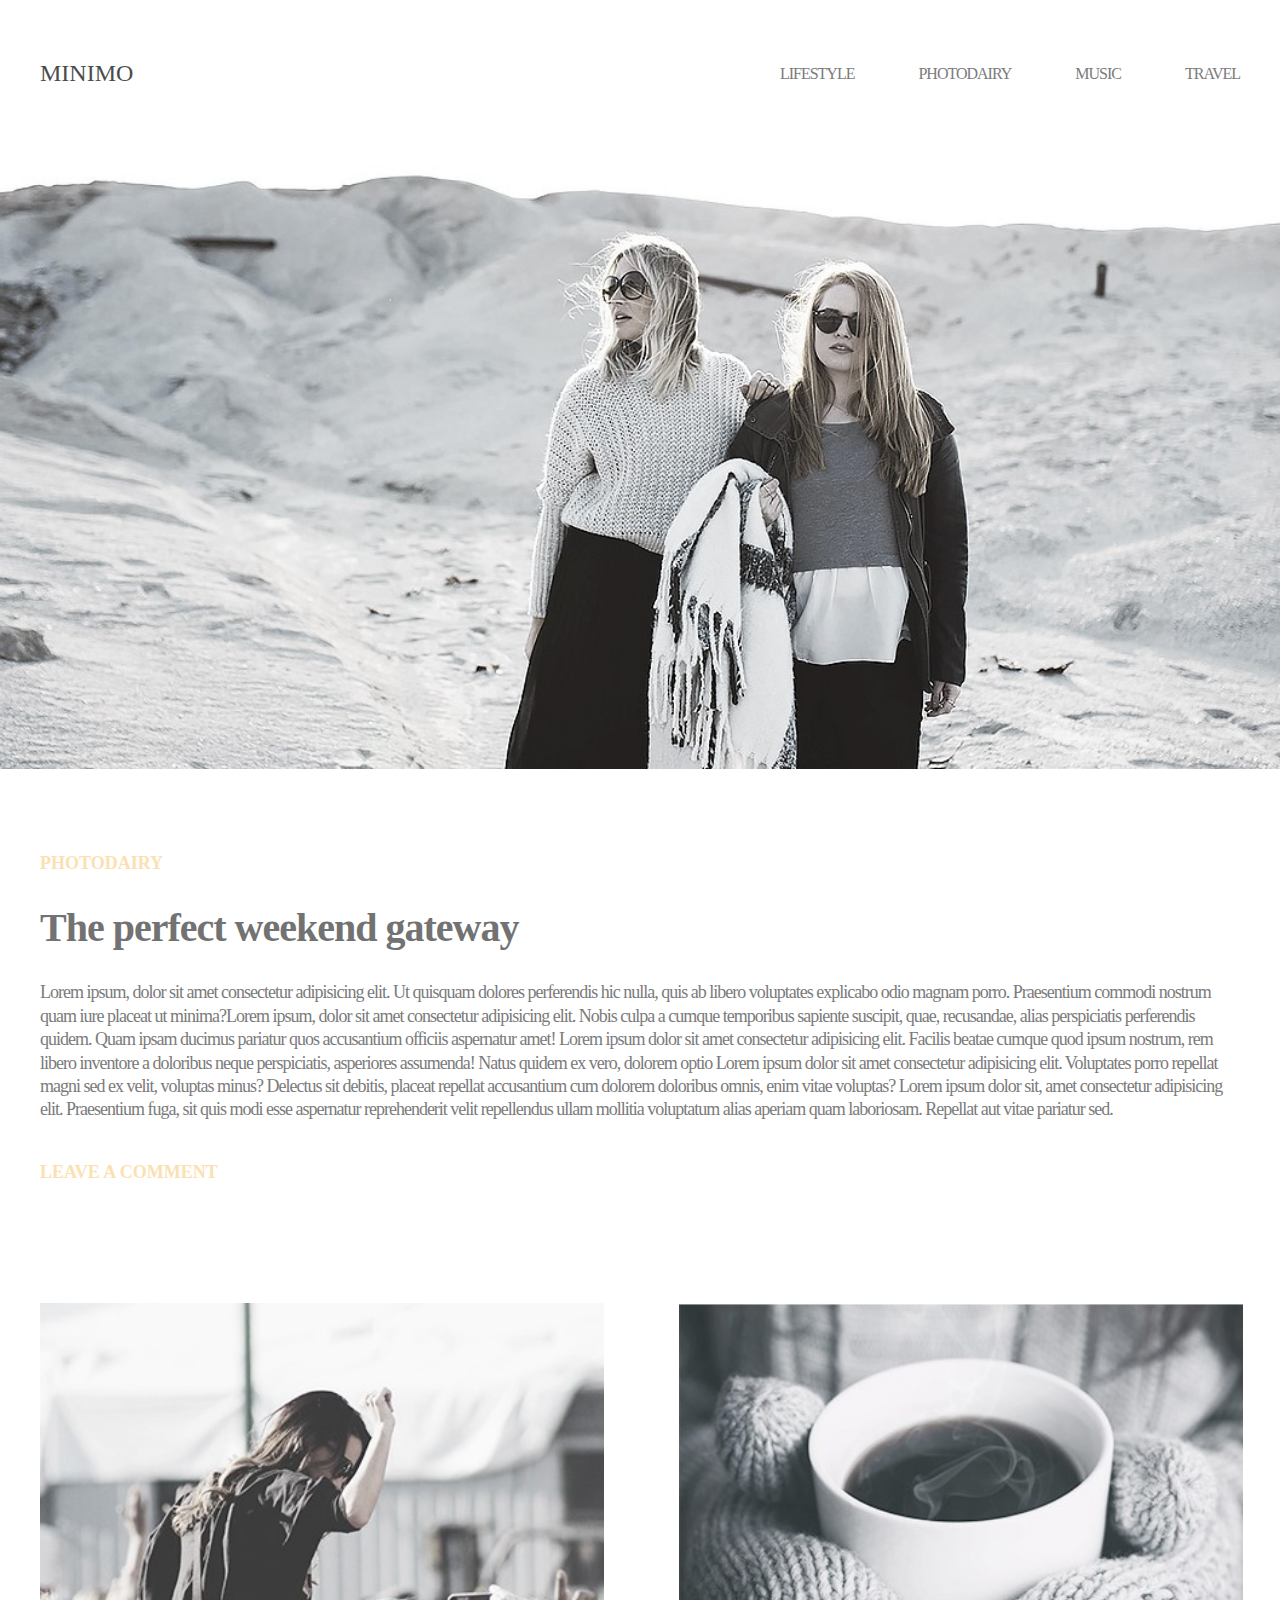
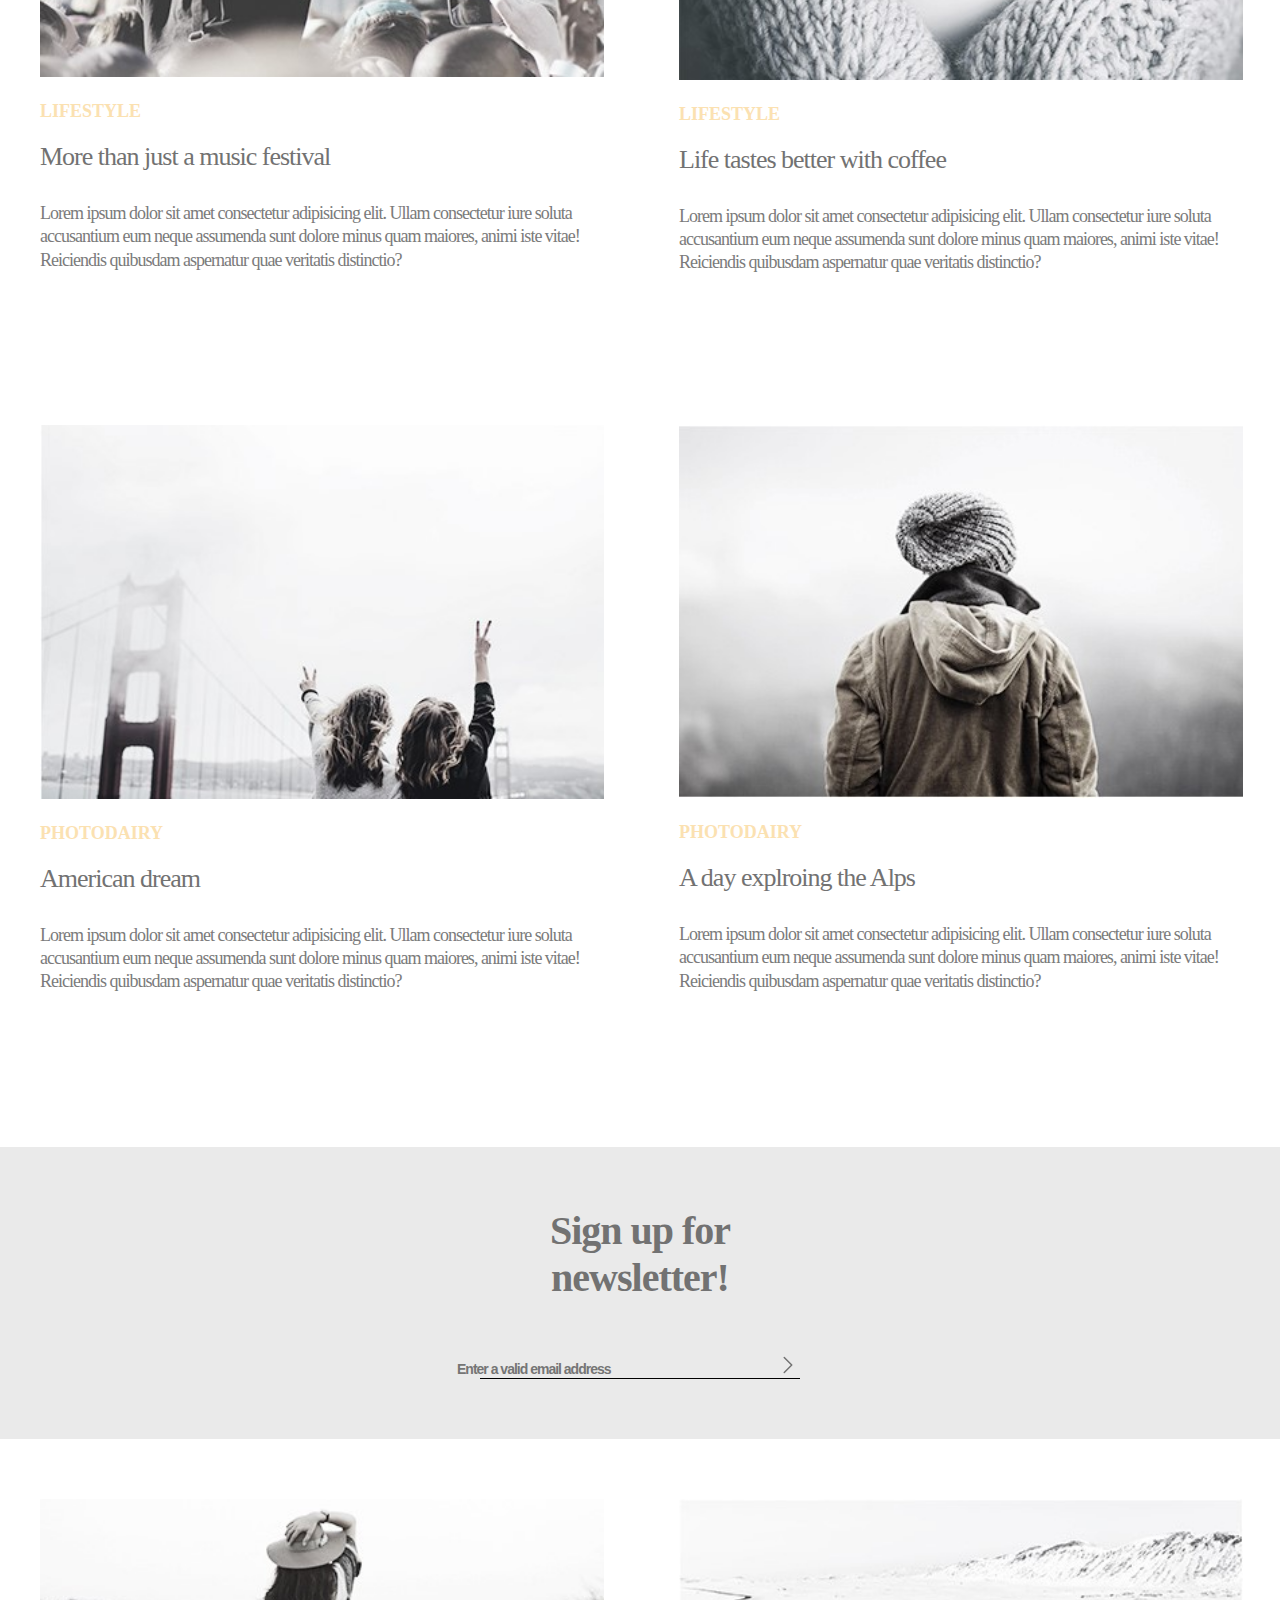
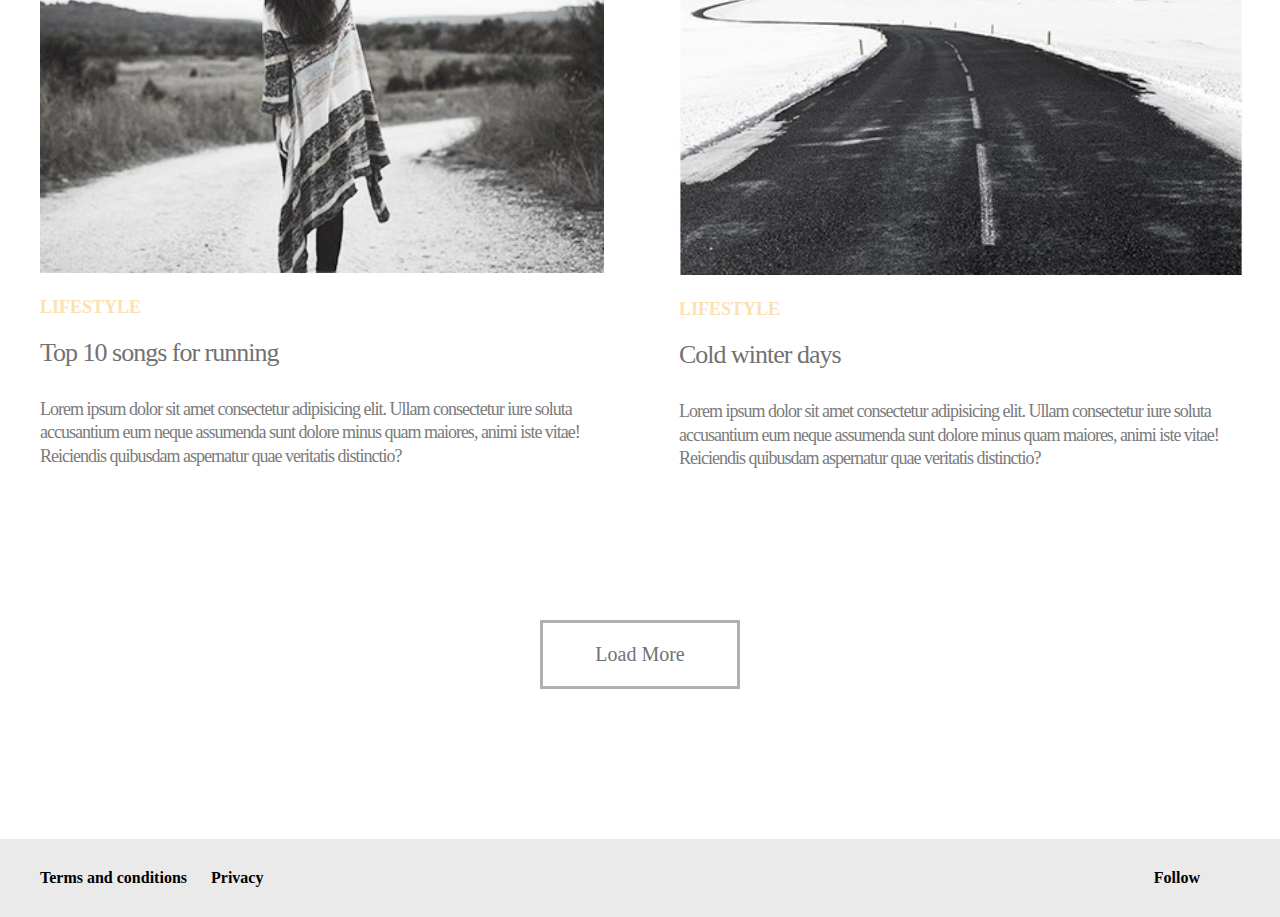
==== index.html @ b822536f "first commit" ====
<!DOCTYPE html>
<html lang="en">
  <head>
    <meta charset="UTF-8" />
    <meta name="viewport" content="width=device-width, initial-scale=1.0" />
    <link
      rel="stylesheet"
      href="https://cdnjs.cloudflare.com/ajax/libs/font-awesome/6.5.2/css/all.min.css"
      integrity="sha512-SnH5WK+bZxgPHs44uWIX+LLJAJ9/2PkPKZ5QiAj6Ta86w+fsb2TkcmfRyVX3pBnMFcV7oQPJkl9QevSCWr3W6A=="
      crossorigin="anonymous"
      referrerpolicy="no-referrer"
    />
    <link href="style.css" rel="stylesheet" />
    <title>Blog Page</title>
  </head>
  <body>
    <div class="main">
      <!-- Header -->
      <header class="main-header">
        <div class="menu">
          <h2 class="logo">Minimo</h2>
          <nav>
            <a href="Blog-page-two.html" target="_blank">Lifestyle</a>
            <a href="#">Photodairy</a>
            <a href="#">Music</a>
            <a href="#">Travel</a>
          </nav>
        </div>
        <img class="girlsimg" src="Images/01_home.jpg" atl="Image of girls" />
      </header>

      <!-- Blog para -->
      <div class="blog-content">
        <h5 class="heading-fifth">Photodairy</h5>
        <h3 class="heading-three">The perfect weekend gateway</h3>
        <p class="blog-para">
          Lorem ipsum, dolor sit amet consectetur adipisicing elit. Ut quisquam
          dolores perferendis hic nulla, quis ab libero voluptates explicabo
          odio magnam porro. Praesentium commodi nostrum quam iure placeat ut
          minima?Lorem ipsum, dolor sit amet consectetur adipisicing elit. Nobis
          culpa a cumque temporibus sapiente suscipit, quae, recusandae, alias
          perspiciatis perferendis quidem. Quam ipsam ducimus pariatur quos
          accusantium officiis aspernatur amet! Lorem ipsum dolor sit amet
          consectetur adipisicing elit. Facilis beatae cumque quod ipsum
          nostrum, rem libero inventore a doloribus neque perspiciatis,
          asperiores assumenda! Natus quidem ex vero, dolorem optio Lorem ipsum
          dolor sit amet consectetur adipisicing elit. Voluptates porro repellat
          magni sed ex velit, voluptas minus? Delectus sit debitis, placeat
          repellat accusantium cum dolorem doloribus omnis, enim vitae voluptas?
          Lorem ipsum dolor sit, amet consectetur adipisicing elit. Praesentium
          fuga, sit quis modi esse aspernatur reprehenderit velit repellendus
          ullam mollitia voluptatum alias aperiam quam laboriosam. Repellat aut
          vitae pariatur sed.
        </p>
        <h5 class="heading-fifth">Leave a comment</h5>
      </div>

      <!-- Post -->

      <div class="blog-post">
        <div class="post">
          <img
            class="post-image"
            src="Images/02_home.jpg"
            src="Girl Enjoying Music"
          />
          <h5 class="heading-fifth post-header">Lifestyle</h5>
          <a class="post-title" href="Blog-page-two.html" target="_blank"
            >More than just a music festival</a
          >
          <div class="content">
            Lorem ipsum dolor sit amet consectetur adipisicing elit. Ullam
            consectetur iure soluta accusantium eum neque assumenda sunt dolore
            minus quam maiores, animi iste vitae! Reiciendis quibusdam
            aspernatur quae veritatis distinctio?
          </div>
        </div>
        <div class="post">
          <img
            class="post-image"
            src="Images/03_home.jpg"
            src="Girl Enjoying Music"
          />
          <h5 class="heading-fifth post-header">Lifestyle</h5>
          <a class="post-title" href="#">Life tastes better with coffee</a>
          <div class="content">
            Lorem ipsum dolor sit amet consectetur adipisicing elit. Ullam
            consectetur iure soluta accusantium eum neque assumenda sunt dolore
            minus quam maiores, animi iste vitae! Reiciendis quibusdam
            aspernatur quae veritatis distinctio?
          </div>
        </div>
        <div class="post">
          <img
            class="post-image"
            src="Images/04_home.jpg"
            src="Girl Enjoying Music"
          />
          <h5 class="heading-fifth post-header">Photodairy</h5>
          <a class="post-title" href="#">American dream</a>
          <div class="content">
            Lorem ipsum dolor sit amet consectetur adipisicing elit. Ullam
            consectetur iure soluta accusantium eum neque assumenda sunt dolore
            minus quam maiores, animi iste vitae! Reiciendis quibusdam
            aspernatur quae veritatis distinctio?
          </div>
        </div>
        <div class="post">
          <img
            class="post-image five"
            src="Images/05_home.jpg"
            src="Girl Enjoying Music"
          />
          <h5 class="heading-fifth post-header">Photodairy</h5>
          <a class="post-title" href="#">A day explroing the Alps</a>
          <div class="content">
            Lorem ipsum dolor sit amet consectetur adipisicing elit. Ullam
            consectetur iure soluta accusantium eum neque assumenda sunt dolore
            minus quam maiores, animi iste vitae! Reiciendis quibusdam
            aspernatur quae veritatis distinctio?
          </div>
        </div>
      </div>

      <!-- Article -->

      <article class="article-content">
        <div class="art-cont">
          <h3 class="heading-three article-title">Sign up for newsletter!</h3>
          <input
            class="email-input"
            type="email"
            value=""
            name="email"
            placeholder="Enter a valid email address"
          />
          <div class="line">
            <svg
              xmlns="http://www.w3.org/2000/svg"
              fill="none"
              viewBox="0 0 24 24"
              stroke-width="1.5"
              stroke="currentColor"
              class="icon"
            >
              <path
                stroke-linecap="round"
                stroke-linejoin="round"
                d="m8.25 4.5 7.5 7.5-7.5 7.5"
              />
            </svg>
          </div>
        </div>
      </article>

      <!--Last Blog -->

      <div class="last-post">
        <div class="post">
          <img
            class="post-image"
            src="Images/06_home.jpg"
            src="Girl Enjoying Music"
          />
          <h5 class="heading-fifth post-header">Lifestyle</h5>
          <a class="post-title" href="#">Top 10 songs for running</a>
          <div class="content">
            Lorem ipsum dolor sit amet consectetur adipisicing elit. Ullam
            consectetur iure soluta accusantium eum neque assumenda sunt dolore
            minus quam maiores, animi iste vitae! Reiciendis quibusdam
            aspernatur quae veritatis distinctio?
          </div>
        </div>
        <div class="post">
          <img
            class="post-image"
            src="Images/07_home.jpg"
            src="Girl Enjoying Music"
          />
          <h5 class="heading-fifth post-header">Lifestyle</h5>
          <a class="post-title" href="#">Cold winter days</a>
          <div class="content">
            Lorem ipsum dolor sit amet consectetur adipisicing elit. Ullam
            consectetur iure soluta accusantium eum neque assumenda sunt dolore
            minus quam maiores, animi iste vitae! Reiciendis quibusdam
            aspernatur quae veritatis distinctio?
          </div>
        </div>
      </div>

      <!-- Footer -->
      <div class="footer-box">
        <a href="Blog-page-two.html" class="load-btn" target="_blank"
          >Load More</a
        >
      </div>
      <footer class="blog-footer">
        <div class="last">
          <div class="first-footer">
            <a class="first-footer-content" href="#">Terms and conditions</a>
            <a href="#">Privacy</a>
          </div>
          <div class="last-footer">
            <a href="#">Follow</a>
            <div class="icons">
              <i class="fa-brands fa-facebook-f"></i>
              <i class="fa-brands fa-twitter"></i>
              <i class="fa-brands fa-square-instagram"></i>
            </div>
          </div>
        </div>
      </footer>
    </div>
  </body>
</html>
---- style.css ----
* {
  margin: 0;
  padding: 0;
  box-sizing: border-box;
}

body {
  font-family: serif;
}

/* --------------------------------Header----------------------------------------------- */

.main-header {
  width: 100%;
  max-width: 1400px;
  margin: 0 auto;
  margin-bottom: 80px;
  /* border: 1px solid black; */
}

.menu {
  display: flex;
  align-items: center;
  justify-content: space-between;
  padding: 40px;
  padding-top: 60px;
}

.logo {
  font-style: normal;
  font-family: "Lucida Sans";
  font-weight: lighter;
  text-transform: uppercase;
  color: #4c4c4c;
}

nav a {
  text-decoration: none;
  margin-right: 60px;
  color: #7b7b7b;
  text-transform: uppercase;
  letter-spacing: -1px;
}

nav a:last-child {
  margin-right: 0;
}

.girlsimg {
  width: 100%;
}

/* --------------------------------Para----------------------------------------------- */

.blog-content {
  width: 100%;
  max-width: 1200px;
  /* border: 1px solid black; */
  margin: 0 auto;
  margin-bottom: 120px;
}

.heading-fifth {
  text-transform: uppercase;
  color: rgb(251, 225, 177);
  font-family: "Lucida Sans";
}

.heading-three {
  font-size: 40px;
  margin: 30px 0;
  letter-spacing: -1px;
  color: #727272;
}

.blog-para {
  color: #7b7b7b;
  letter-spacing: -1px;
  line-height: 1.3;
  font-size: 18px;
  margin-bottom: 40px;
}

/* --------------------------------Posts----------------------------------------------- */

.blog-post {
  width: 100%;
  max-width: 1200px;
  margin: 0 auto;
  display: grid;
  grid-template-columns: 1fr 1fr;
  grid-template-rows: 1fr 1fr;
  /* border: 1px solid black; */
  column-gap: 75px;
  row-gap: 150px;
  margin-bottom: 150px;
}

.post {
  /* border: 1px solid red; */
  /* width: 100%; */
}

.post-image {
  width: 564px;
}

.five {
  height: 373px;
}

.post-header {
  margin: 20px 0;
}

.post-title {
  text-decoration: none;
  font-size: 26px;
  margin-bottom: 30px;
  display: inline-block;
  color: #727272;
  letter-spacing: -1px;
}

.content {
  letter-spacing: -1px;
  line-height: 1.3;
  font-size: 18px;
  color: #7b7b7b;
}

/* --------------------------------Article----------------------------------------------- */

.article-content {
  width: 100%;
  background-color: #eaeaea;
  text-align: center;
  padding-top: 30px;
  margin-bottom: 60px;
  padding-bottom: 60px;
}

.article-title {
}

.art-cont {
  width: 25%;
  margin: 0 auto;
}

.email-input {
  border: none;
  background-color: #eaeaea;
  padding-top: 30px;
  letter-spacing: -1px;
  font-size: 14px;
  font-weight: bold;
  font-style: normal;
  color: #f8f9fa;

  margin-left: -170px;
}

/* .email-input:hover {
  color: #727272;
} */

.line {
  border-bottom: 1px solid #000;
  position: relative;
}

.icon {
  height: 24px;
  width: 24px;
  position: absolute;
  right: 0;
  top: -25px;
  stroke: #727272;
}

/* --------------------------------Last post----------------------------------------------- */

.last-post {
  width: 100%;
  max-width: 1200px;
  margin: 0 auto;
  display: grid;
  grid-template-columns: 1fr 1fr;
  column-gap: 75px;
  row-gap: 150px;
  margin-bottom: 150px;
}

/* .btn {
  width: 1200px;
  margin: 0 auto;
} */

/* .load-button {
  text-align: center;
  font-weight: bold;
  border: 3px solid #b1b0b0;

  /* font-size: 20px;
  letter-spacing: -1px;
  color: #727272;
  font-weight: bold;
  border: 3px solid #b1b0b0;
  background-color: transparent;
  margin: 0 auto; */
/* } */

.load-btn {
  text-decoration: none;
  border: 3px solid #b1b0b0;
  color: #727272;
  padding: 20px 40px;
  font-size: 20px;
  display: flex;
  align-items: center;
  justify-content: center;
  max-width: 200px;
  text-align: center;
  margin: 0 auto;
  margin-bottom: 150px;
}

/* --------------------------------Footer----------------------------------------------- */

.blog-footer {
  width: 100%;
  background-color: #eaeaea;
  padding: 30px;
}

.last {
  width: 100%;
  max-width: 1200px;
  margin: 0 auto;
  display: flex;
  align-items: center;
  justify-content: space-between;
}

.last a {
  text-decoration: none;
  color: #000;
  font-weight: bold;
}

.first-footer-content {
  margin-right: 20px;
}

.first-footer {
}

.last-footer {
  display: flex;
  align-items: center;
  justify-content: space-around;
}

/* .ion {
  height: 24px;
  width: 24px;
} */

.icons {
  display: flex;
  align-items: center;
  justify-content: space-between;
  margin-right: 10px;
  color: #000;
}

.icons i {
  margin-left: 10px;
}

/* .ion .ion-one {
  margin-right: 10px;
} */

/* --------------------------------Second Web page----------------------------------------------- */
.container {
  width: 100%;
  max-width: 1200px;
  margin: 0 auto;
}

.container--small {
  width: 100%;
  max-width: 1200px;
  margin: 0 auto;
}

.nested--para {
  margin-bottom: 40px;
  color: #7b7b7b;
  letter-spacing: -1px;
  line-height: 1.3;
  font-size: 18px;
  font-style: italic;
}

.fullwidth-image {
  width: 100%;
  max-width: 1200px;
  margin: 0 auto;
}

.blog-post-img {
  width: 100%;
  margin-bottom: 60px;
}

.last-menu {
  /* max-width: 1200px; */
  /* margin-top: 30px;
  margin-bottom: 30px; */
  width: 100%;
  max-width: 1200px;
  /* border: 1px solid black; */
  margin: 50px auto;
  display: flex;
  align-items: center;
  justify-content: space-between;
  color: #acacac;
  /* float: right; */
  /* display: flex;
  align-items: center; */
}

.share {
  margin-left: auto;
  margin-right: 20px;
  text-decoration: none;
  color: #acacac;
  text-transform: uppercase;
  font-weight: bold;
  font-size: 12px;
}

.social-media-links i {
  margin-right: 10px;
}

.article-post {
  background-color: #f1f1f1;
  padding: 50px 0 90px;
  margin-bottom: 50px;
}

.flex-container {
  width: 100%;
  max-width: 1200px;
  margin: 0 auto;
  display: flex;
  gap: 50px;
}

.title {
  text-transform: uppercase;
  color: #acacac;
  letter-spacing: -1px;
  margin: 50px 0;
  margin-left: 260px;
}

.heading-fourth {
  margin-top: 20px;
  font-size: 24px;
  color: #939393;
  letter-spacing: -1px;
}
.post-one img {
  width: 300px;
  /* height: 200px; */
}

h4 {
  color: #acacac;
  margin-bottom: 40px;
}

.reply {
  color: #acacac;
  font-size: 16px;
  letter-spacing: -1px;
  font-family: sans-serif;
}

.related {
}

.related-post {
}

.related-img {
  width: 75px;
  height: 75px;
  border-radius: 50%;
}

.list {
  list-style: none;
  display: flex;
  gap: 40px;
  margin-bottom: 30px;
}

h5 {
  color: #636363;
  font-size: 18px;
  /* margin-bottom: 10px; */
}

.related-para {
  margin: 10px 0 20px 0;
  color: #818181;
  font-size: 20px;
  letter-spacing: -1px;
}

.list-content {
}

/* .input {
  display: inline-block;
} */

.input-box {
  padding: 20px 450px;
  border: 2px solid #e2e2e2;
  color: #e2e2e2;
}

.connected {
  font-family: sans-serif;
  color: #d4d4d4;
}

/* --------------------------------Third Page-------------------------------------------- */

.flex-box-container {
  width: 100%;
  margin: 0 auto;
  max-width: 1400px;
  /* margin: 0 auto; */
  /* display: flex; */
}

.parent {
  display: flex;
  gap: 80px;
}

.box-one {
  width: 70%;
  margin-left: 10%;
}

.aside {
  width: 30%;
  /* text-align: right; */
}

.sidebar2-img {
  width: 100%;
}

.about {
  margin: 20px 0;
  font-size: 18px;
  color: #363636;
  font-family: sans-serif;
  font-weight: lighter;
}

.about-para {
  font-size: 18px;
  color: #818181;
  font-family: serif;
  margin: 30px 0;
}

.social-links {
  display: inline-block;

  /* align-items: center;
  justify-content: space-between; */
  color: #acacac;
  margin-bottom: 60px;
}

.social-links i {
  margin-right: 10px;
}

.top-aside {
  color: rgb(157, 130, 79);
  font-family: sans-serif;
  font-size: 14px;
  font-weight: lighter;
  margin-bottom: 30px;
}

.styling {
  margin-left: 20px;
  color: #636363;
  margin-bottom: 60px;
}

.aside-list {
  margin-bottom: 20px;
}

h5 {
  font-family: serif;
  margin-bottom: 10px;
}

h6 {
  color: #b1b0b0;
}

.load-btn:hover {
  color: #262626;
  text-decoration: underline;
}

nav a:hover {
  color: #5e5e5e;
  text-decoration: underline;
  /* transition-delay: 5s; */
}

.email-input:hover {
  border: none;
}
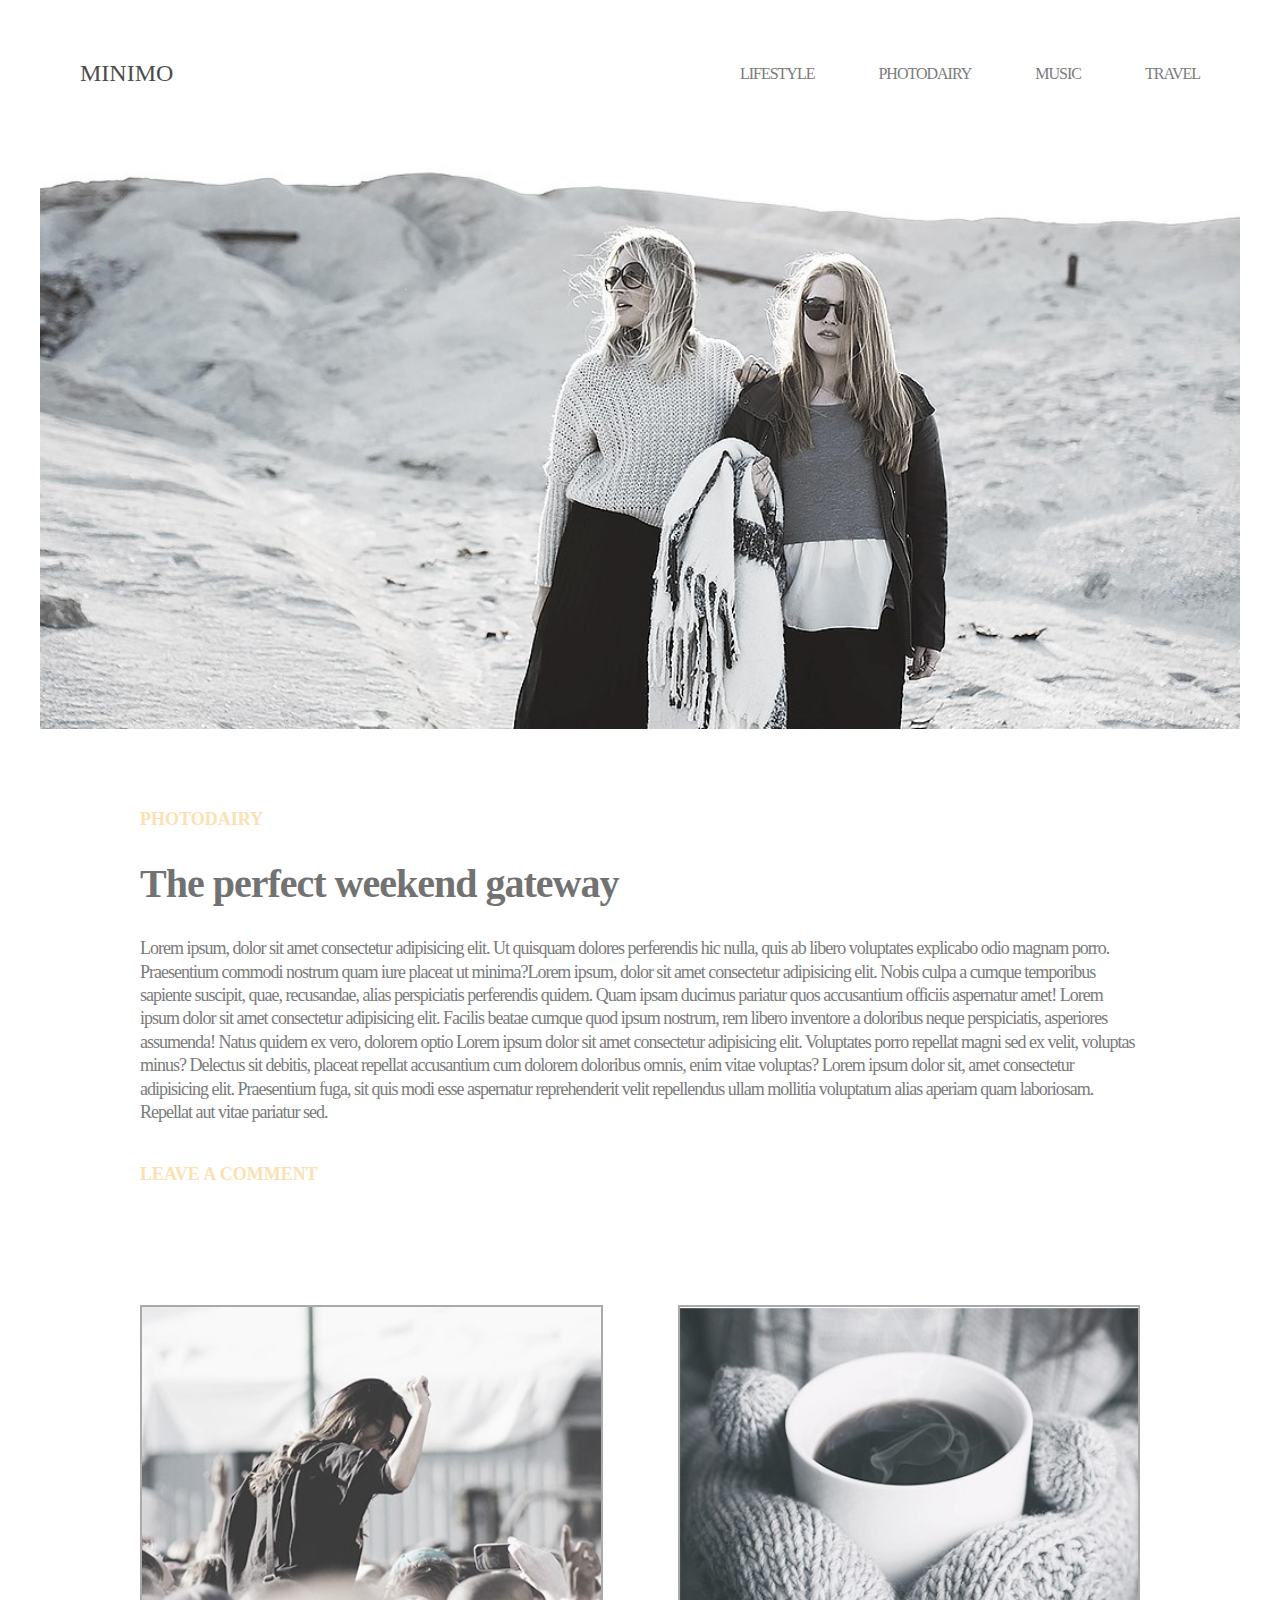
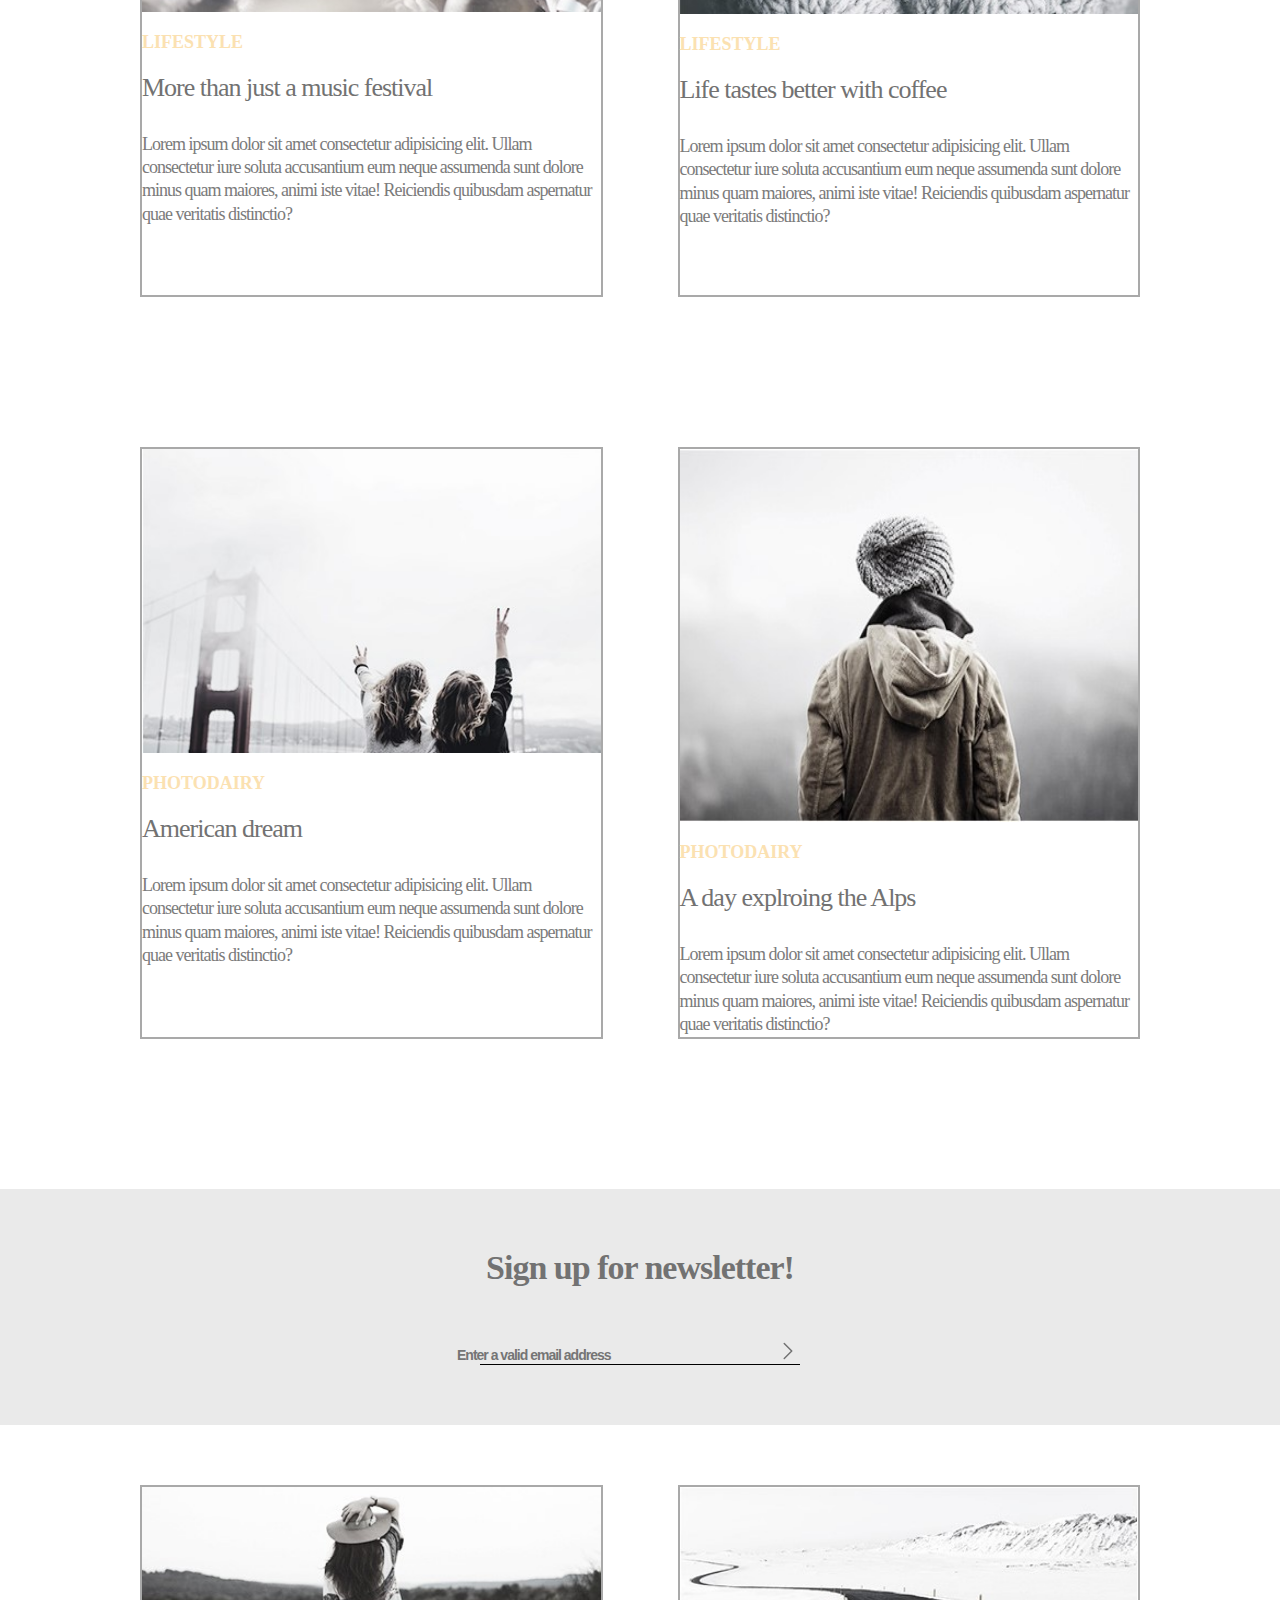
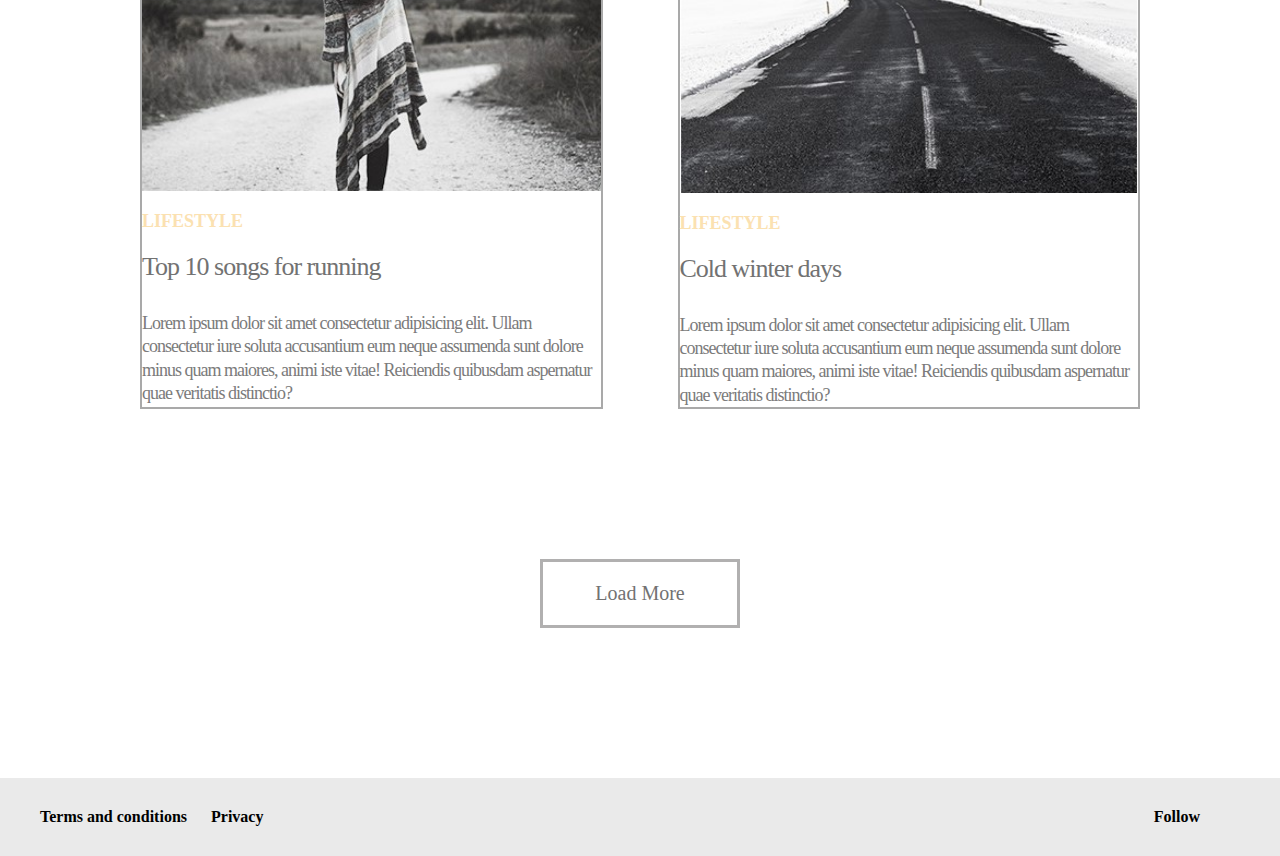
==== commit 02f4e486: "Code updated by adding responsiveness" ====
--- a/index.html
+++ b/index.html
@@ -11,6 +11,7 @@
       referrerpolicy="no-referrer"
     />
     <link href="style.css" rel="stylesheet" />
+    <link href="queries.css" rel="stylesheet" />
     <title>Blog Page</title>
   </head>
   <body>
@@ -58,7 +59,7 @@
       <!-- Post -->
 
       <div class="blog-post">
-        <div class="post">
+        <div class="post poster">
           <img
             class="post-image"
             src="Images/02_home.jpg"
@@ -75,7 +76,7 @@
             aspernatur quae veritatis distinctio?
           </div>
         </div>
-        <div class="post">
+        <div class="post poster">
           <img
             class="post-image"
             src="Images/03_home.jpg"
@@ -90,7 +91,7 @@
             aspernatur quae veritatis distinctio?
           </div>
         </div>
-        <div class="post">
+        <div class="post poster">
           <img
             class="post-image"
             src="Images/04_home.jpg"
@@ -105,7 +106,7 @@
             aspernatur quae veritatis distinctio?
           </div>
         </div>
-        <div class="post">
+        <div class="post poster">
           <img
             class="post-image five"
             src="Images/05_home.jpg"
@@ -156,7 +157,7 @@
       <!--Last Blog -->
 
       <div class="last-post">
-        <div class="post">
+        <div class="post poster">
           <img
             class="post-image"
             src="Images/06_home.jpg"
@@ -171,7 +172,7 @@
             aspernatur quae veritatis distinctio?
           </div>
         </div>
-        <div class="post">
+        <div class="post poster">
           <img
             class="post-image"
             src="Images/07_home.jpg"
--- a/style.css
+++ b/style.css
@@ -6,6 +6,12 @@
 
 body {
   font-family: serif;
+}
+
+img {
+  max-width: 100%;
+  height: auto;
+  display: block;
 }
 
 /* --------------------------------Header----------------------------------------------- */
@@ -361,6 +367,10 @@
   gap: 50px;
 }
 
+.flex-container {
+  justify-content: center;
+}
+
 .title {
   text-transform: uppercase;
   color: #acacac;
@@ -376,7 +386,8 @@
   letter-spacing: -1px;
 }
 .post-one img {
-  width: 300px;
+  width: 100%;
+  max-width: 300px;
   /* height: 200px; */
 }
 
@@ -425,6 +436,7 @@
 }
 
 .list-content {
+  width: 100%;
 }
 
 /* .input {
@@ -432,7 +444,8 @@
 } */
 
 .input-box {
-  padding: 20px 450px;
+  width: 100%;
+  padding: 15px 20px;
   border: 2px solid #e2e2e2;
   color: #e2e2e2;
 }
@@ -540,3 +553,12 @@
 .email-input:hover {
   border: none;
 }
+
+.poster {
+  border: 2px solid #a9a9a9;
+}
+
+.poster:hover {
+  background-color: #e2e2e2;
+  transition: 0.2s;
+}
--- a/queries.css
+++ b/queries.css
@@ -0,0 +1,257 @@
+@media (max-width: 1400px) {
+  .main-header {
+    max-width: 1200px;
+  }
+
+  .blog-content {
+    max-width: 1000px;
+  }
+
+  .blog-post {
+    max-width: 1000px;
+  }
+
+  .last-post {
+    width: 1000px;
+  }
+
+  .art-cont .heading-three {
+    font-size: 34px;
+  }
+}
+
+@media (max-width: 1200px) {
+  .main-header {
+    max-width: 1000px;
+  }
+
+  .blog-content {
+    max-width: 800px;
+  }
+
+  .blog-post {
+    max-width: 800px;
+  }
+
+  .last-post {
+    width: 800px;
+  }
+
+  .email-input {
+    margin-left: 2px;
+  }
+
+  .five {
+    height: 260px;
+  }
+
+  .art-cont .heading-three {
+    font-size: 32px;
+  }
+}
+
+@media (max-width: 1024px) {
+  .main-header {
+    max-width: 900px;
+  }
+
+  .blog-content {
+    max-width: 700px;
+  }
+
+  .blog-post {
+    max-width: 700px;
+    row-gap: 50px;
+    column-gap: 50px;
+  }
+
+  .last-post {
+    width: 700px;
+    row-gap: 50px;
+  }
+
+  .email-input {
+    margin-left: 2px;
+  }
+
+  .five {
+    height: 220px;
+  }
+
+  .art-cont .heading-three {
+    font-size: 28px;
+  }
+}
+
+@media (max-width: 900px) {
+  .main-header {
+    max-width: 800px;
+  }
+
+  .blog-content {
+    max-width: 600px;
+    margin-bottom: 80px;
+  }
+
+  .blog-post {
+    max-width: 600px;
+    column-gap: 60px;
+    row-gap: 50px;
+    margin-bottom: 80px;
+  }
+
+  .last-post {
+    width: 600px;
+    column-gap: 50px;
+    margin-bottom: 80px;
+  }
+
+  .email-input {
+    margin-left: 2px;
+  }
+
+  .logo {
+    font-size: 20px;
+  }
+
+  nav a {
+    font-size: 14px;
+  }
+
+  .heading-fifth {
+    font-size: 14px;
+  }
+
+  .heading-three {
+    font-size: 30px;
+  }
+
+  .blog-para {
+    font-size: 16px;
+  }
+
+  .heading-fifth .poster {
+    font-size: 14px;
+  }
+
+  .post-title {
+    font-size: 22px;
+  }
+
+  .content {
+    font-size: 16px;
+  }
+
+  /* .post-image-five {
+    height: 200px;
+  } */
+
+  .five {
+    height: 200px;
+  }
+
+  .art-cont .heading-three {
+    font-size: 25px;
+  }
+
+  .load-btn {
+    padding: 15px 20px;
+  }
+}
+
+@media (max-width: 600px) {
+  .main-header {
+    max-width: 500px;
+  }
+
+  .blog-content {
+    max-width: 500px;
+    margin-bottom: 30px;
+  }
+
+  .blog-post {
+    max-width: 500px;
+    display: flex;
+    flex-direction: column;
+    row-gap: 40px;
+    column-gap: 30px;
+    margin-bottom: 50px;
+  }
+
+  .last-post {
+    width: 500px;
+    margin-bottom: 80px;
+    column-gap: 30px;
+    display: flex;
+    flex-direction: column;
+  }
+
+  .email-input {
+    margin-left: 2px;
+    font-size: 10px;
+  }
+
+  .icon {
+    height: 14px;
+    width: 14px;
+    top: -16px;
+  }
+
+  .logo {
+    font-size: 14px;
+  }
+
+  nav a {
+    font-size: 8px;
+  }
+
+  .heading-fifth {
+    font-size: 10px;
+  }
+
+  .heading-three {
+    font-size: 18px;
+  }
+
+  .blog-para {
+    font-size: 14px;
+  }
+
+  .heading-fifth .poster {
+    font-size: 14px;
+  }
+
+  .post-title {
+    font-size: 15px;
+    margin-bottom: 20px;
+  }
+
+  .content {
+    font-size: 12px;
+  }
+
+  /* .post-image-five {
+    height: 200px;
+  } */
+
+  .five {
+    height: 220px;
+  }
+
+  .art-cont .heading-three {
+    font-size: 16px;
+  }
+
+  .load-btn {
+    padding: 8px 12px;
+  }
+
+  .article-content {
+    padding: 20px;
+  }
+
+  .blog-footer {
+    padding: 12px;
+    font-size: 12px;
+  }
+}
